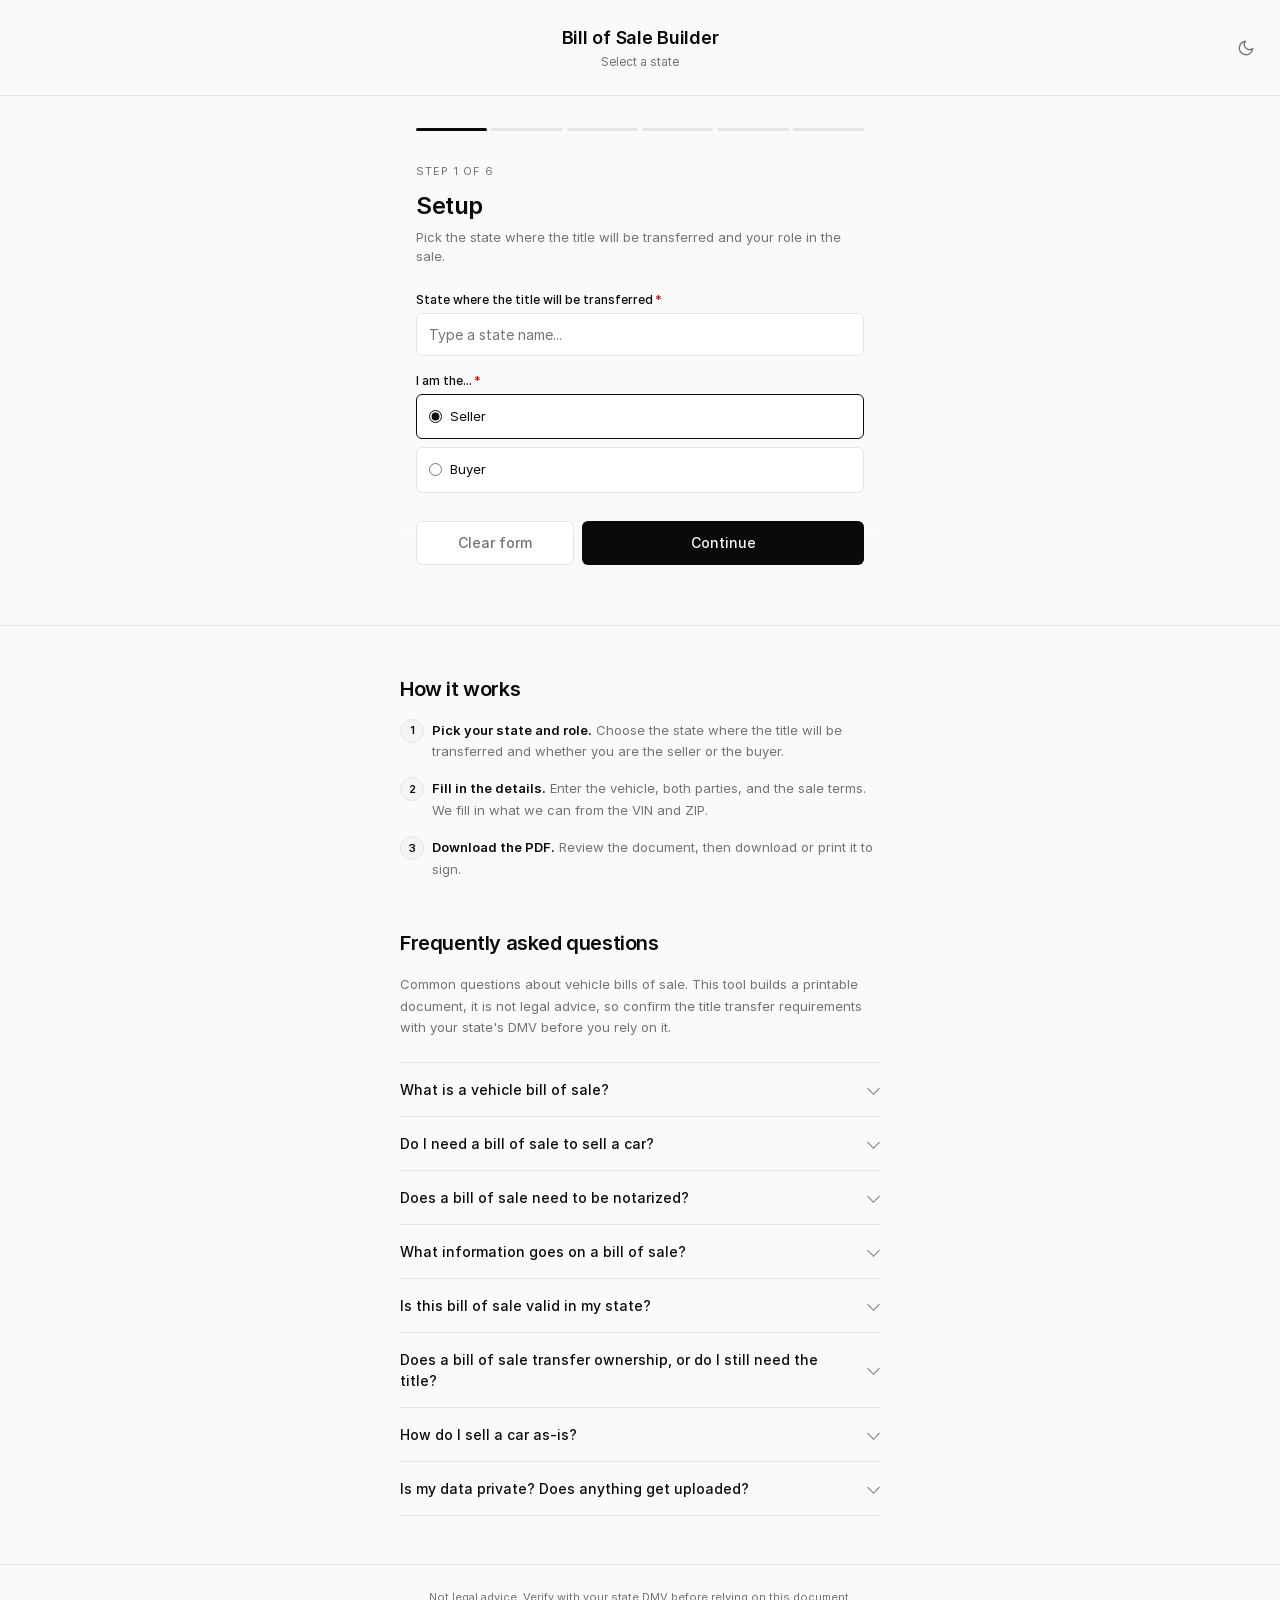
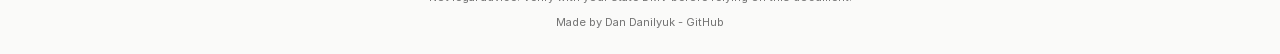
==== index.html @ 03ed6bdd "feat: add PNG favicon + apple-touch-icon for crawlers and iOS" ====
<!doctype html>
<html lang="en">
<head>
  <meta charset="utf-8">
  <meta name="viewport" content="width=device-width, initial-scale=1">
  <title>Free Vehicle Bill of Sale Builder - All 50 US States</title>
  <meta name="description" content="Bill of Sale Builder makes a free, printable vehicle bill of sale for any US state. Cars, trailers, boats - with state-aware notary and odometer rules.">
  <meta name="theme-color" content="#fafaf9" media="(prefers-color-scheme: light)">
  <meta name="theme-color" content="#0d1117" media="(prefers-color-scheme: dark)">

  <link rel="canonical" href="https://www.billofsalebuilder.com/">
  <link rel="icon" type="image/svg+xml" href="favicon.svg">
  <link rel="icon" type="image/png" sizes="32x32" href="favicon-32.png">
  <link rel="apple-touch-icon" href="apple-touch-icon.png">

  <meta property="og:type" content="website">
  <meta property="og:site_name" content="Bill of Sale Builder">
  <meta property="og:title" content="Free Vehicle Bill of Sale Builder - All 50 US States">
  <meta property="og:description" content="Bill of Sale Builder makes a free, printable vehicle bill of sale for any US state. Cars, trailers, boats - with state-aware notary and odometer rules.">
  <meta property="og:url" content="https://www.billofsalebuilder.com/">
  <meta property="og:image" content="https://www.billofsalebuilder.com/og.png">

  <meta name="twitter:card" content="summary_large_image">
  <meta name="twitter:title" content="Free Vehicle Bill of Sale Builder - All 50 US States">
  <meta name="twitter:description" content="Bill of Sale Builder makes a free, printable vehicle bill of sale for any US state. Cars, trailers, boats - with state-aware notary and odometer rules.">
  <meta name="twitter:image" content="https://www.billofsalebuilder.com/og.png">

  <script type="application/ld+json">
  {
    "@context": "https://schema.org",
    "@type": "WebApplication",
    "name": "Bill of Sale Builder",
    "description": "Bill of Sale Builder makes a free, printable vehicle bill of sale for any US state. Cars, trailers, boats - with state-aware notary and odometer rules.",
    "url": "https://www.billofsalebuilder.com/",
    "applicationCategory": "BusinessApplication",
    "operatingSystem": "Any",
    "browserRequirements": "Requires a modern browser with JavaScript enabled.",
    "offers": {
      "@type": "Offer",
      "price": "0",
      "priceCurrency": "USD"
    }
  }
  </script>

  <!-- FAQPage structured data. Mirrors the visible FAQ in the .seo section
       below so search engines can surface the same Q&A as rich results. Keep
       the answer text here in sync with the on-page answers. -->
  <script type="application/ld+json">
  {
    "@context": "https://schema.org",
    "@type": "FAQPage",
    "mainEntity": [
      {
        "@type": "Question",
        "name": "What is a vehicle bill of sale?",
        "acceptedAnswer": {
          "@type": "Answer",
          "text": "A vehicle bill of sale is a written record of a sale between a seller and a buyer. It lists the vehicle, the price, the date, and both parties, and serves as proof that the transaction took place. Many states ask for one as part of registering or titling the vehicle."
        }
      },
      {
        "@type": "Question",
        "name": "Do I need a bill of sale to sell a car?",
        "acceptedAnswer": {
          "@type": "Answer",
          "text": "It depends on where the title is transferred. Some states require a bill of sale for registration or tax purposes, while others treat it as optional but useful proof of the sale. Check your state's DMV to confirm what it asks for."
        }
      },
      {
        "@type": "Question",
        "name": "Does a bill of sale need to be notarized?",
        "acceptedAnswer": {
          "@type": "Answer",
          "text": "Most states do not require notarization, but a handful do, and others recommend it. This tool adds a notary block automatically when your selected state requires one, and lets you add it by choice otherwise. Check your state's DMV if you are unsure."
        }
      },
      {
        "@type": "Question",
        "name": "What information goes on a bill of sale?",
        "acceptedAnswer": {
          "@type": "Answer",
          "text": "A bill of sale typically includes the seller and buyer names and addresses, the vehicle details (year, make, model, VIN or HIN), the sale price and date, and the signatures of both parties. Vehicles that are 20 model years old or newer also need an odometer reading. This builder collects each of these as you move through the steps."
        }
      },
      {
        "@type": "Question",
        "name": "Is this bill of sale valid in my state?",
        "acceptedAnswer": {
          "@type": "Answer",
          "text": "The document is tailored to the state you select, using that state's title-transfer language and form references where they exist. Requirements still change over time and can vary by county, so confirm the details with your state's DMV before submitting."
        }
      },
      {
        "@type": "Question",
        "name": "Does a bill of sale transfer ownership, or do I still need the title?",
        "acceptedAnswer": {
          "@type": "Answer",
          "text": "A bill of sale records the sale, but in most states it does not transfer ownership on its own. The signed title is what officially transfers ownership, and the bill of sale supports it. Follow your state's DMV process to complete the title transfer."
        }
      },
      {
        "@type": "Question",
        "name": "How do I sell a car as-is?",
        "acceptedAnswer": {
          "@type": "Answer",
          "text": "Selling a vehicle as-is means the buyer accepts it in its current condition with no warranties from the seller. The document this tool generates states that the vehicle is sold as-is, with no warranties expressed or implied. Make sure both parties understand the condition of the vehicle before signing."
        }
      },
      {
        "@type": "Question",
        "name": "Is my data private? Does anything get uploaded?",
        "acceptedAnswer": {
          "@type": "Answer",
          "text": "Your document is built entirely in your browser, and nothing you enter is sent to us or stored on a server. Two optional lookups reach outside the page: the VIN field can query the federal NHTSA database to fill in year, make, and model, and the ZIP field can query a public postal-code service to fill in city and state. Nothing else leaves your browser."
        }
      }
    ]
  }
  </script>

  <link rel="stylesheet" href="css/styles.css">

  <script>
    // No-flash theme init: read user's explicit choice or fall back to OS.
    // Runs before stylesheets paint; CSS keys off the data-theme attribute.
    (function () {
      try {
        var stored = localStorage.getItem('theme');
        var theme = stored === 'light' || stored === 'dark'
          ? stored
          : (window.matchMedia && matchMedia('(prefers-color-scheme: dark)').matches ? 'dark' : 'light');
        document.documentElement.setAttribute('data-theme', theme);
      } catch (e) {
        // localStorage / matchMedia disabled - fall through to default light.
      }
    })();
  </script>
</head>
<body>
  <noscript>
    <div style="padding: var(--space-4); text-align: center; background: var(--bg-elevated); color: var(--ink); border-bottom: 1px solid var(--subtle);">
      This tool needs JavaScript enabled to build your bill of sale. Please turn on JavaScript and reload the page.
    </div>
  </noscript>
  <header class="page-header">
    <h1 class="brand">Bill of Sale Builder</h1>
    <div class="brand-sub" data-state-subtitle></div>
    <button type="button" class="theme-toggle" data-theme-toggle aria-label="Switch theme">
      <svg class="icon-moon" viewBox="0 0 24 24" fill="none" stroke="currentColor" stroke-width="1.8" stroke-linecap="round" stroke-linejoin="round" aria-hidden="true">
        <path d="M21 12.79A9 9 0 1 1 11.21 3 7 7 0 0 0 21 12.79z"/>
      </svg>
      <svg class="icon-sun" viewBox="0 0 24 24" fill="none" stroke="currentColor" stroke-width="1.8" stroke-linecap="round" stroke-linejoin="round" aria-hidden="true">
        <circle cx="12" cy="12" r="4"/>
        <path d="M12 2v2M12 20v2M4.93 4.93l1.41 1.41M17.66 17.66l1.41 1.41M2 12h2M20 12h2M4.93 19.07l1.41-1.41M17.66 6.34l1.41-1.41"/>
      </svg>
    </button>
  </header>

  <main class="wizard">
    <div class="progress" aria-label="Wizard progress">
      <span class="progress__seg" data-step="1"></span>
      <span class="progress__seg" data-step="2"></span>
      <span class="progress__seg" data-step="3"></span>
      <span class="progress__seg" data-step="4"></span>
      <span class="progress__seg" data-step="5"></span>
      <span class="progress__seg" data-step="6"></span>
    </div>

    <section class="step" data-step="1" hidden>
      <div class="eyebrow" data-step-eyebrow></div>
      <h2 class="step__title" data-step-title></h2>
      <p class="step__sub" data-step-sub></p>
      <form class="step__form" data-step-form="1"><!-- fields injected by app.js --></form>
      <!-- State-specific guidance. Lives in the section chrome (NOT the form),
           so renderForm() clearing the form does not wipe it. Populated /
           hidden by app.js renderStateGuidance() based on the selected state. -->
      <div class="state-guidance" data-state-guidance hidden></div>
    </section>

    <section class="step" data-step="2" hidden>
      <div class="eyebrow" data-step-eyebrow></div>
      <h2 class="step__title" data-step-title></h2>
      <p class="step__sub" data-step-sub></p>
      <form class="step__form" data-step-form="2"></form>
    </section>

    <section class="step" data-step="3" hidden>
      <div class="eyebrow" data-step-eyebrow></div>
      <h2 class="step__title" data-step-title></h2>
      <p class="step__sub" data-step-sub></p>
      <form class="step__form" data-step-form="3"></form>
    </section>

    <section class="step" data-step="4" hidden>
      <div class="eyebrow" data-step-eyebrow></div>
      <h2 class="step__title" data-step-title></h2>
      <p class="step__sub" data-step-sub></p>
      <form class="step__form" data-step-form="4"></form>
    </section>

    <section class="step" data-step="5" hidden>
      <div class="eyebrow" data-step-eyebrow></div>
      <h2 class="step__title" data-step-title></h2>
      <p class="step__sub" data-step-sub></p>
      <form class="step__form" data-step-form="5"></form>
    </section>

    <section class="step" data-step="6" hidden>
      <div class="eyebrow" data-step-eyebrow></div>
      <h2 class="step__title" data-step-title></h2>
      <p class="step__sub" data-step-sub></p>
      <iframe class="pdf-preview" title="Bill of Sale preview"></iframe>
    </section>

    <div class="actions">
      <button type="button" class="btn btn--ghost" data-action="back">Back</button>
      <button type="button" class="btn btn--secondary" data-action="clear" hidden>Clear form</button>
      <button type="button" class="btn btn--primary" data-action="continue">Continue</button>
      <a class="btn btn--primary" data-action="download" hidden>Download PDF</a>
    </div>
  </main>

  <!-- Crawlable SEO content. Plain static HTML (not injected by app.js) so it
       is indexable: a how-it-works explainer plus an accordion FAQ built from
       native <details>/<summary> (keyboard-accessible, no JS). The answers are
       mirrored in the FAQPage JSON-LD in <head>. -->
  <section class="seo">
    <div class="seo__inner">

      <div class="seo__block">
        <h2 class="seo__heading">How it works</h2>
        <ol class="seo__steps">
          <li><strong>Pick your state and role.</strong> Choose the state where the title will be transferred and whether you are the seller or the buyer.</li>
          <li><strong>Fill in the details.</strong> Enter the vehicle, both parties, and the sale terms. We fill in what we can from the VIN and ZIP.</li>
          <li><strong>Download the PDF.</strong> Review the document, then download or print it to sign.</li>
        </ol>
      </div>

      <div class="seo__block">
        <h2 class="seo__heading">Frequently asked questions</h2>
        <p class="seo__intro">Common questions about vehicle bills of sale. This tool builds a printable document, it is not legal advice, so confirm the title transfer requirements with your state's DMV before you rely on it.</p>

        <div class="seo__faq">
          <details class="seo__item">
            <summary class="seo__q">What is a vehicle bill of sale?</summary>
            <div class="seo__a"><p>A vehicle bill of sale is a written record of a sale between a seller and a buyer. It lists the vehicle, the price, the date, and both parties, and serves as proof that the transaction took place. Many states ask for one as part of registering or titling the vehicle.</p></div>
          </details>
          <details class="seo__item">
            <summary class="seo__q">Do I need a bill of sale to sell a car?</summary>
            <div class="seo__a"><p>It depends on where the title is transferred. Some states require a bill of sale for registration or tax purposes, while others treat it as optional but useful proof of the sale. Check your state's DMV to confirm what it asks for.</p></div>
          </details>
          <details class="seo__item">
            <summary class="seo__q">Does a bill of sale need to be notarized?</summary>
            <div class="seo__a"><p>Most states do not require notarization, but a handful do, and others recommend it. This tool adds a notary block automatically when your selected state requires one, and lets you add it by choice otherwise. Check your state's DMV if you are unsure.</p></div>
          </details>
          <details class="seo__item">
            <summary class="seo__q">What information goes on a bill of sale?</summary>
            <div class="seo__a"><p>A bill of sale typically includes the seller and buyer names and addresses, the vehicle details (year, make, model, VIN or HIN), the sale price and date, and the signatures of both parties. Vehicles that are 20 model years old or newer also need an odometer reading. This builder collects each of these as you move through the steps.</p></div>
          </details>
          <details class="seo__item">
            <summary class="seo__q">Is this bill of sale valid in my state?</summary>
            <div class="seo__a"><p>The document is tailored to the state you select, using that state's title-transfer language and form references where they exist. Requirements still change over time and can vary by county, so confirm the details with your state's DMV before submitting.</p></div>
          </details>
          <details class="seo__item">
            <summary class="seo__q">Does a bill of sale transfer ownership, or do I still need the title?</summary>
            <div class="seo__a"><p>A bill of sale records the sale, but in most states it does not transfer ownership on its own. The signed title is what officially transfers ownership, and the bill of sale supports it. Follow your state's DMV process to complete the title transfer.</p></div>
          </details>
          <details class="seo__item">
            <summary class="seo__q">How do I sell a car as-is?</summary>
            <div class="seo__a"><p>Selling a vehicle as-is means the buyer accepts it in its current condition with no warranties from the seller. The document this tool generates states that the vehicle is sold as-is, with no warranties expressed or implied. Make sure both parties understand the condition of the vehicle before signing.</p></div>
          </details>
          <details class="seo__item">
            <summary class="seo__q">Is my data private? Does anything get uploaded?</summary>
            <div class="seo__a"><p>Your document is built entirely in your browser, and nothing you enter is sent to us or stored on a server. Two optional lookups reach outside the page: the VIN field can query the federal NHTSA database to fill in year, make, and model, and the ZIP field can query a public postal-code service to fill in city and state. Nothing else leaves your browser.</p></div>
          </details>
        </div>
      </div>

    </div>
  </section>

  <footer class="page-footer">
    <p class="page-footer__disclaimer" data-page-disclaimer></p>
    <p class="page-footer__credit">
      Made by <a href="https://dandanilyuk.com/" target="_blank" rel="noopener">Dan Danilyuk</a> -
      <a href="https://github.com/DanDanilyuk/billofsalebuilder" target="_blank" rel="noopener">GitHub</a>
    </p>
  </footer>

  <div class="modal" data-modal hidden>
    <div class="modal__overlay" data-modal-overlay></div>
    <div class="modal__dialog" role="dialog" aria-modal="true" aria-labelledby="modal-clear-title">
      <h2 class="modal__title" id="modal-clear-title" data-modal-title></h2>
      <p class="modal__body" data-modal-body></p>
      <div class="modal__actions">
        <button type="button" class="btn btn--ghost" data-modal-cancel></button>
        <button type="button" class="btn btn--primary" data-modal-confirm></button>
      </div>
    </div>
  </div>

  <script src="lib/jspdf.umd.min.js"></script>
  <script type="module" src="js/app.js"></script>
</body>
</html>
---- css/styles.css ----
@font-face {
  font-family: 'Inter';
  src: url('../assets/fonts/Inter-Regular.woff2') format('woff2');
  font-weight: 400;
  font-display: swap;
}
@font-face {
  font-family: 'Inter';
  src: url('../assets/fonts/Inter-Medium.woff2') format('woff2');
  font-weight: 500;
  font-display: swap;
}
@font-face {
  font-family: 'Inter';
  src: url('../assets/fonts/Inter-SemiBold.woff2') format('woff2');
  font-weight: 600;
  font-display: swap;
}

:root {
  color-scheme: light dark;
  --bg: #fafaf9;
  --surface: #ffffff;
  --bg-elevated: #f5f5f4;
  --ink: #0a0a0a;
  --ink-hover: #1a1a1a;
  --muted: #737373;
  --subtle: #e5e5e5;
  --error: #b91c1c;
  --select-chevron: url("data:image/svg+xml,%3Csvg xmlns='http://www.w3.org/2000/svg' viewBox='0 0 12 8' width='12' height='8'%3E%3Cpath fill='none' stroke='%230a0a0a' stroke-width='1.5' d='M1 1.5l5 5 5-5'/%3E%3C/svg%3E");
  --radius-sm: 6px;
  --radius-md: 10px;
  --space-1: 4px;
  --space-2: 8px;
  --space-3: 12px;
  --space-4: 16px;
  --space-6: 24px;
  --space-8: 32px;
  --space-12: 48px;
  --max-width: 480px;
  --font-sans: 'Inter', -apple-system, BlinkMacSystemFont, 'Segoe UI', sans-serif;
  --font-mono: ui-monospace, SFMono-Regular, Menlo, Consolas, monospace;
}

[data-theme="dark"] {
  /* Refined dark palette. Cool undertones (slight blue cast) reduce
     eye strain compared to neutral grays at the same lightness, and
     wider tonal gaps between bg / surface / elevated give inputs
     and cards real separation without resorting to harsh borders. */
  --bg: #0d1117;            /* cool deep base */
  --surface: #161b22;       /* +5L lift for inputs, modal, cards */
  --bg-elevated: #1f242b;   /* +5L again for prominent checkboxes */
  --ink: #e6edf3;           /* soft cool white, ~95% L, ~13.7:1 on bg */
  --ink-hover: #f0f6fc;     /* near-white on primary button hover */
  --muted: #8b949e;         /* ~6.4:1 on bg, comfortable for hints */
  --subtle: #30363d;        /* borders read clearly against surface */
  --error: #f85149;         /* warmer red, visible on cool bg */
  --select-chevron: url("data:image/svg+xml,%3Csvg xmlns='http://www.w3.org/2000/svg' viewBox='0 0 12 8' width='12' height='8'%3E%3Cpath fill='none' stroke='%23e6edf3' stroke-width='1.5' d='M1 1.5l5 5 5-5'/%3E%3C/svg%3E");
}

* { box-sizing: border-box; }
[hidden] { display: none !important; }
html, body { margin: 0; padding: 0; }
body {
  background: var(--bg);
  color: var(--ink);
  font: 400 14px/1.5 var(--font-sans);
  -webkit-font-smoothing: antialiased;
  min-height: 100vh;
  display: flex;
  flex-direction: column;
}

.page-header {
  position: relative;
  padding: var(--space-6) var(--space-4);
  text-align: center;
  border-bottom: 1px solid var(--subtle);
}
.brand { font-size: 18px; font-weight: 600; letter-spacing: -0.015em; margin: 0; }
.brand-sub { font-size: 12px; color: var(--muted); margin-top: 2px; }

.theme-toggle {
  position: absolute;
  top: 50%;
  right: var(--space-4);
  transform: translateY(-50%);
  width: 36px;
  height: 36px;
  display: inline-flex;
  align-items: center;
  justify-content: center;
  padding: 0;
  background: transparent;
  border: 1px solid transparent;
  border-radius: var(--radius-sm);
  color: var(--muted);
  cursor: pointer;
  transition: color 0.15s, border-color 0.15s;
}
.theme-toggle:hover { color: var(--ink); border-color: var(--subtle); }
.theme-toggle:focus-visible { outline: none; border-color: var(--ink); }
.theme-toggle svg { width: 18px; height: 18px; display: block; }
.theme-toggle .icon-sun { display: none; }
[data-theme="dark"] .theme-toggle .icon-sun { display: block; }
[data-theme="dark"] .theme-toggle .icon-moon { display: none; }

.wizard {
  width: 100%;
  max-width: var(--max-width);
  margin: 0 auto;
  padding: var(--space-8) var(--space-4) var(--space-12);
  flex: 1;
}

.progress { display: flex; gap: var(--space-1); margin-bottom: var(--space-8); }
.progress__seg {
  flex: 1; height: 3px; background: var(--subtle); border-radius: 2px;
  transition: background 0.2s;
}
.progress__seg.is-done, .progress__seg.is-current { background: var(--ink); }

.eyebrow {
  font-size: 11px; letter-spacing: 0.1em; text-transform: uppercase;
  color: var(--muted); margin-bottom: var(--space-2);
}
.step__title { font-size: 24px; font-weight: 600; margin: 0 0 var(--space-1); letter-spacing: -0.02em; }
.step__sub { color: var(--muted); margin: 0 0 var(--space-6); font-size: 13px; }

.field { margin-bottom: var(--space-4); }
.field__label { display: block; font-size: 12px; font-weight: 500; margin-bottom: var(--space-1); }
.field__label .req { color: var(--error); margin-left: 2px; }
.field__row { display: flex; gap: var(--space-2); }
.field__row > .field { flex: 1; }
.field__hint { font-size: 11px; color: var(--muted); margin-top: var(--space-1); }
.field__error { font-size: 12px; color: var(--error); margin-top: var(--space-1); display: none; }
.field.is-error .field__error { display: block; }
.field.is-error .input { border-color: var(--error); }

.input, .select, .textarea {
  width: 100%;
  background: var(--surface);
  border: 1px solid var(--subtle);
  border-radius: var(--radius-sm);
  padding: 10px 12px;
  font: inherit;
  color: var(--ink);
  transition: border-color 0.15s;
  min-height: 40px;
}
.input:focus, .select:focus, .textarea:focus {
  outline: none;
  border-color: var(--ink);
  border-width: 1px;
}
.input--mono { font-family: var(--font-mono); letter-spacing: 0.04em; text-transform: uppercase; }
.select { appearance: none; background-image: var(--select-chevron); background-repeat: no-repeat; background-position: right 12px center; padding-right: 32px; }

.radio-group, .checkbox-group { display: flex; flex-direction: column; gap: var(--space-2); }
.radio, .checkbox {
  display: flex; align-items: center; gap: var(--space-2);
  padding: 12px;
  border: 1px solid var(--subtle); border-radius: var(--radius-sm);
  background: var(--surface);
  cursor: pointer;
  font-size: 13px;
  min-height: 44px;
}
.radio.is-selected, .checkbox.is-selected { border-color: var(--ink); }
.radio input, .checkbox input { margin: 0; accent-color: var(--ink); }

.actions {
  position: sticky; bottom: 0;
  display: flex; gap: var(--space-2);
  padding: var(--space-3) var(--space-4);
  background: linear-gradient(to top, var(--bg) 60%, transparent);
  margin: 0 calc(-1 * var(--space-4));
}
.btn {
  flex: 1;
  min-height: 44px;
  display: inline-flex; align-items: center; justify-content: center;
  border: 1px solid transparent;
  border-radius: var(--radius-sm);
  padding: 0 var(--space-4);
  font: 500 14px/1 var(--font-sans);
  cursor: pointer;
  text-decoration: none;
  background: var(--surface);
  color: var(--ink);
  transition: background 0.15s, border-color 0.15s;
}
.btn--ghost { border-color: var(--subtle); }
.btn--ghost:hover { border-color: var(--ink); }
.btn--secondary { color: var(--muted); border-color: var(--subtle); }
.btn--primary { background: var(--ink); color: var(--bg); flex: 2; }
.btn--primary:hover { background: var(--ink-hover); }
.btn[disabled] { opacity: 0.4; cursor: not-allowed; }

.searchselect { position: relative; }
.searchselect__input { width: 100%; }
.searchselect__list {
  position: absolute;
  left: 0; right: 0; top: 100%;
  margin: 4px 0 0; padding: 4px 0;
  list-style: none;
  background: var(--surface);
  border: 1px solid var(--ink);
  border-radius: var(--radius-sm);
  max-height: 240px;
  overflow-y: auto;
  overscroll-behavior: contain;
  z-index: 10;
  box-shadow: 0 8px 24px rgba(0, 0, 0, 0.08);
}
.searchselect__list[hidden] { display: none; }
.searchselect__option {
  display: flex;
  align-items: baseline;
  justify-content: space-between;
  gap: var(--space-3);
  padding: 10px 12px;
  font-size: 13px;
  cursor: pointer;
  color: var(--ink);
  transition: background-color 0.1s;
}
.searchselect__option[aria-selected="true"],
.searchselect__option:hover {
  background: var(--subtle);
}
.searchselect__option .abbr {
  flex: 0 0 auto;
  margin-left: var(--space-2);
  color: var(--muted);
  font-family: var(--font-mono);
  font-size: 11px;
  letter-spacing: 0.04em;
  text-transform: uppercase;
}

.modal {
  position: fixed;
  inset: 0;
  display: flex;
  align-items: center;
  justify-content: center;
  padding: var(--space-4);
  z-index: 100;
}
.modal__overlay {
  position: absolute;
  inset: 0;
  background: rgba(10, 10, 10, 0.4);
  cursor: pointer;
}
.modal__dialog {
  position: relative;
  background: var(--surface);
  border: 1px solid var(--ink);
  border-radius: var(--radius-md);
  padding: var(--space-6);
  width: 100%;
  max-width: 380px;
  box-shadow: 0 20px 50px rgba(0, 0, 0, 0.18);
}
.modal__title {
  font-size: 18px;
  font-weight: 600;
  letter-spacing: -0.01em;
  margin: 0 0 var(--space-2);
  color: var(--ink);
}
.modal__body {
  font-size: 13px;
  color: var(--muted);
  margin: 0 0 var(--space-6);
  line-height: 1.5;
}
.modal__actions {
  display: flex;
  gap: var(--space-2);
}
.modal__actions .btn { flex: 1; min-height: 44px; }

.checkbox--prominent {
  min-height: 52px;
  padding: 14px 16px;
  border-color: var(--ink);
  background: var(--bg-elevated);
  font-weight: 500;
  transition: background-color 0.15s, color 0.15s, border-color 0.15s;
}
.checkbox--prominent.is-selected {
  background: var(--ink);
  color: var(--surface);
  border-color: var(--ink);
}
.checkbox--prominent.is-selected input { accent-color: var(--surface); }

.pdf-preview {
  width: 100%; height: 70vh;
  border: 1px solid var(--subtle); border-radius: var(--radius-md);
  background: var(--surface);
}

/* Step 6 PDF build failure banner (created dynamically by app.js). Mirrors the
   field-error palette (--error) in a padded, bordered card so a failed preview
   is explained rather than just blank. */
.preview-error {
  padding: var(--space-4);
  border: 1px solid var(--error);
  border-radius: var(--radius-md);
  color: var(--error);
  font-size: 13px;
  line-height: 1.5;
}

/* ---- state guidance card (Step 1) --------------------------------------
   Quiet info panel below the Step 1 form, populated once a state is picked.
   Sits inside the wizard column; elevated surface + hairline border keeps it
   distinct from the form without shouting. All color from tokens. */
.state-guidance {
  margin-top: var(--space-6);
  padding: var(--space-4);
  background: var(--bg-elevated);
  border: 1px solid var(--subtle);
  border-radius: var(--radius-md);
}
.state-guidance__heading {
  margin: 0;
  font-size: 14px;
  font-weight: 600;
  letter-spacing: -0.01em;
  color: var(--ink);
}
.state-guidance__line {
  margin: var(--space-2) 0 0;
  font-size: 13px;
  line-height: 1.6;
  color: var(--muted);
}
/* De-emphasized closing disclaimer, set off by a hairline rule. Placed after
   .state-guidance__line so its margin wins at equal specificity. */
.state-guidance__disclaimer {
  margin-top: var(--space-3);
  padding-top: var(--space-3);
  border-top: 1px solid var(--subtle);
  font-size: 12px;
}

.page-footer {
  padding: var(--space-6) var(--space-4);
  text-align: center;
  font-size: 11px;
  color: var(--muted);
  border-top: 1px solid var(--subtle);
}
.page-footer p { margin: 0; }
.page-footer__credit { margin-top: var(--space-2) !important; }
.page-footer__credit a {
  color: inherit;
  text-decoration: none;
  border-bottom: 1px solid transparent;
  transition: color 0.15s, border-color 0.15s;
}
.page-footer__credit a:hover {
  color: var(--ink);
  border-bottom-color: var(--ink);
}

/* ---- SEO content (how-it-works + FAQ) ----------------------------------
   Static crawlable text below the wizard. A full-bleed top rule (like the
   header / footer) separates it from the tool, while the inner column shares
   the wizard's max-width so the page reads as one continuous surface. All
   color comes from tokens, so light / dark are handled for free. */
.seo {
  border-top: 1px solid var(--subtle);
  padding: var(--space-12) var(--space-4);
}
.seo__inner {
  width: 100%;
  max-width: var(--max-width);
  margin: 0 auto;
}
.seo__block + .seo__block { margin-top: var(--space-12); }
.seo__heading {
  font-size: 20px;
  font-weight: 600;
  letter-spacing: -0.02em;
  margin: 0 0 var(--space-4);
}
.seo__intro {
  color: var(--muted);
  font-size: 13px;
  line-height: 1.65;
  margin: 0 0 var(--space-6);
}

/* How-it-works: an ordered list with numbered tokens instead of raw markers,
   so the steps still carry list/order semantics for assistive tech. */
.seo__steps {
  list-style: none;
  margin: 0;
  padding: 0;
  counter-reset: seo-step;
}
.seo__steps li {
  position: relative;
  padding-left: var(--space-8);
  margin-bottom: var(--space-4);
  color: var(--muted);
  font-size: 13px;
  line-height: 1.65;
}
.seo__steps li:last-child { margin-bottom: 0; }
.seo__steps li::before {
  counter-increment: seo-step;
  content: counter(seo-step);
  position: absolute;
  left: 0;
  top: -1px;
  width: 22px;
  height: 22px;
  display: inline-flex;
  align-items: center;
  justify-content: center;
  font-size: 11px;
  font-weight: 600;
  color: var(--ink);
  background: var(--bg-elevated);
  border: 1px solid var(--subtle);
  border-radius: 50%;
}
.seo__steps strong { color: var(--ink); font-weight: 600; }

/* FAQ: native <details>/<summary> accordion. Rows are separated by hairline
   rules; the default disclosure triangle is replaced with a rotating chevron. */
.seo__faq { border-top: 1px solid var(--subtle); }
.seo__item { border-bottom: 1px solid var(--subtle); }
.seo__q {
  display: block;          /* drops the default list-item marker */
  list-style: none;
  cursor: pointer;
  position: relative;
  padding: var(--space-4) var(--space-6) var(--space-4) 0;
  font-size: 14px;
  font-weight: 500;
  color: var(--ink);
  transition: color 0.15s;
}
.seo__q::-webkit-details-marker { display: none; }
.seo__q::after {
  content: '';
  position: absolute;
  right: 2px;
  top: 50%;
  width: 8px;
  height: 8px;
  margin-top: -6px;
  border-right: 1.5px solid var(--muted);
  border-bottom: 1.5px solid var(--muted);
  transform: rotate(45deg);
  transition: transform 0.2s ease, border-color 0.15s;
}
.seo__item[open] .seo__q::after {
  margin-top: -2px;
  transform: rotate(-135deg);
}
.seo__q:hover { color: var(--ink-hover); }
.seo__q:hover::after { border-color: var(--ink); }
.seo__q:focus-visible {
  outline: 2px solid var(--ink);
  outline-offset: 2px;
  border-radius: var(--radius-sm);
}
.seo__a {
  padding: 0 var(--space-6) var(--space-4) 0;
  color: var(--muted);
  font-size: 13px;
  line-height: 1.65;
}
.seo__a p { margin: 0; }

@media (max-width: 480px) {
  .wizard { padding: var(--space-6) var(--space-3) var(--space-12); }
  .actions { flex-direction: column; margin: 0 calc(-1 * var(--space-3)); }
  .btn--primary { flex: 1; }
  .seo { padding: var(--space-8) var(--space-3); }
}
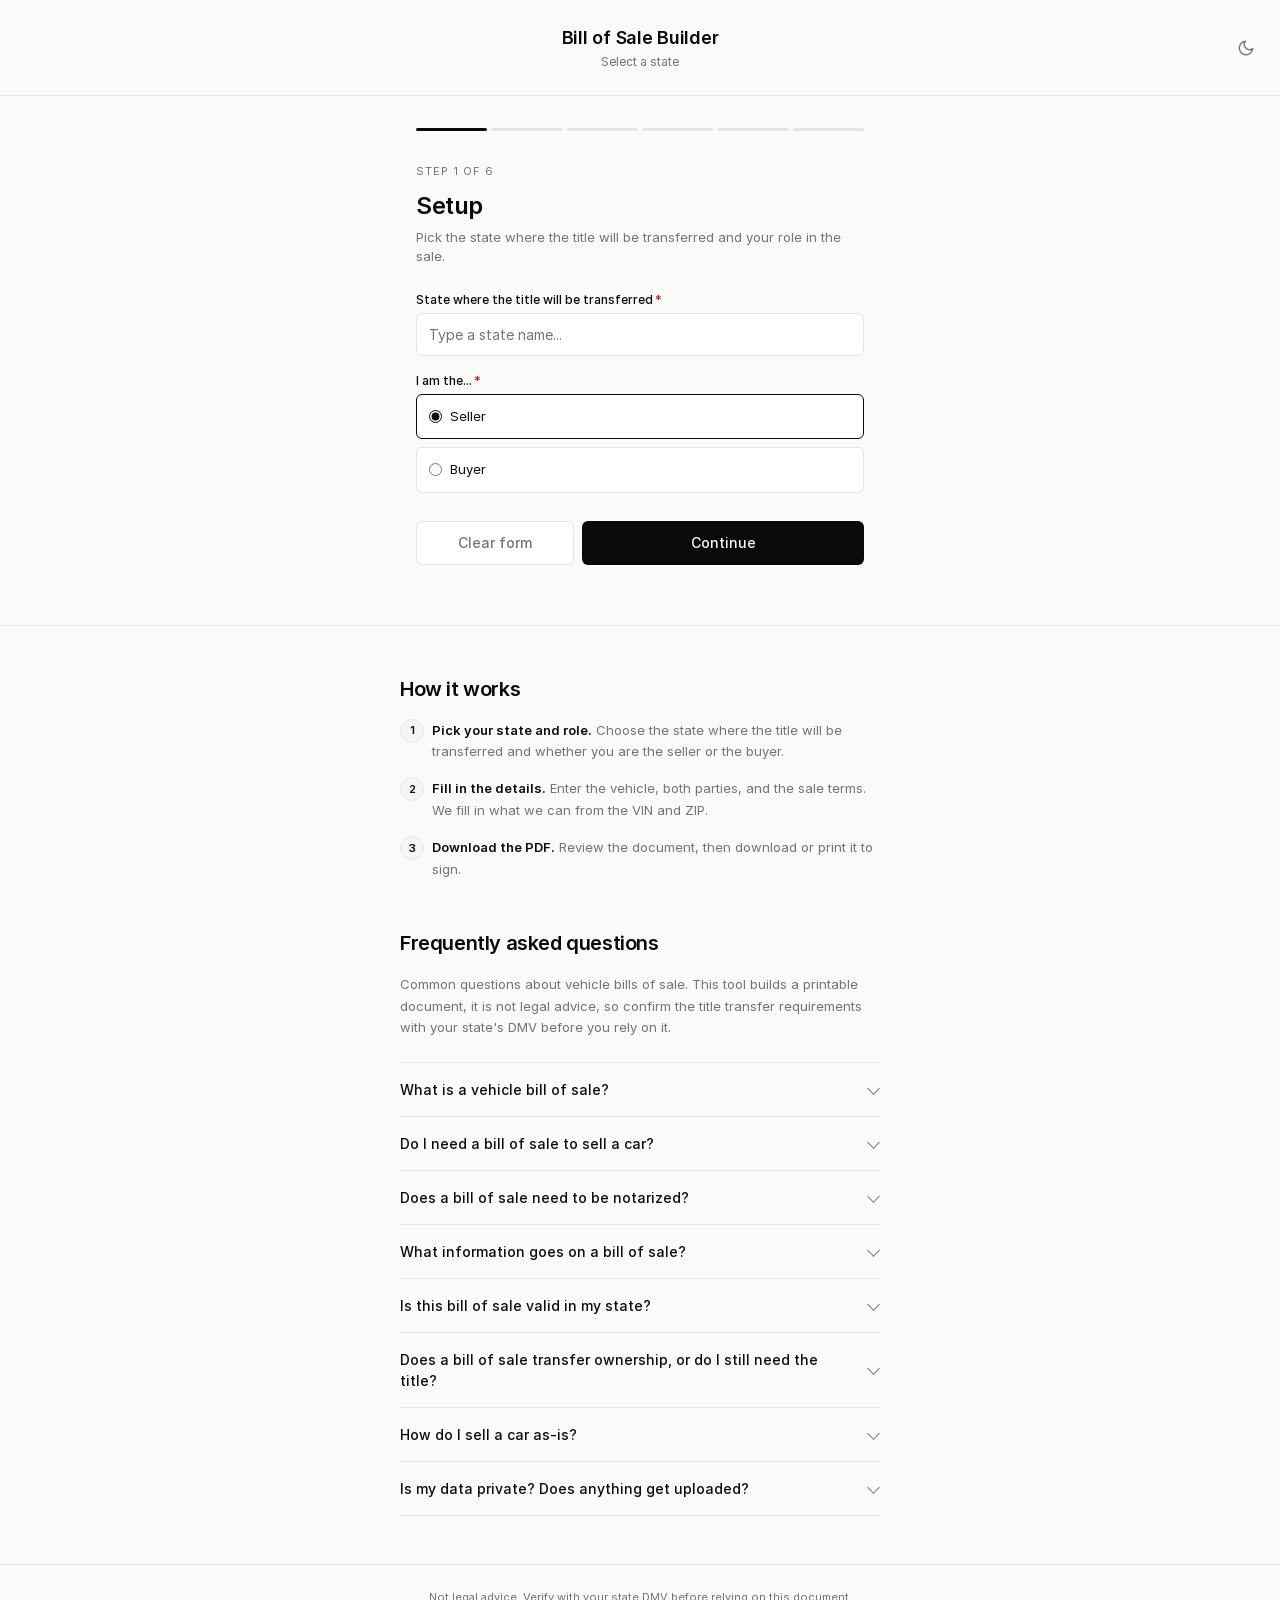
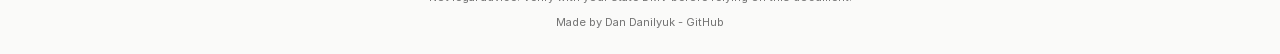
==== commit b4b4b7b2: "feat: add Open-PDF-in-new-tab link + fallback hint for mobile preview reliability" ====
--- a/index.html
+++ b/index.html
@@ -211,12 +211,18 @@
       <h2 class="step__title" data-step-title></h2>
       <p class="step__sub" data-step-sub></p>
       <iframe class="pdf-preview" title="Bill of Sale preview"></iframe>
+      <!-- Always-on fallback line. Some mobile browsers (iOS Safari) won't render
+           a blob PDF inside an iframe; text set from COPY by app.js renderPreview(). -->
+      <p class="pdf-hint" data-pdf-hint hidden></p>
     </section>
 
     <div class="actions">
       <button type="button" class="btn btn--ghost" data-action="back">Back</button>
       <button type="button" class="btn btn--secondary" data-action="clear" hidden>Clear form</button>
       <button type="button" class="btn btn--primary" data-action="continue">Continue</button>
+      <!-- Mobile-safe escape hatch when the inline preview won't render; href +
+           label set by app.js. -->
+      <a class="btn btn--secondary" data-action="open-pdf" target="_blank" rel="noopener" hidden></a>
       <a class="btn btn--primary" data-action="download" hidden>Download PDF</a>
     </div>
   </main>
--- a/css/styles.css
+++ b/css/styles.css
@@ -304,6 +304,16 @@
   background: var(--surface);
 }
 
+/* Always-on fallback hint under the Step 6 preview. The inline iframe can't be
+   trusted to render a blob PDF on every browser, so this quietly points at the
+   open-in-new-tab / download paths. */
+.pdf-hint {
+  margin: var(--space-3) 0 0;
+  font-size: 13px;
+  line-height: 1.5;
+  color: var(--muted);
+}
+
 /* Step 6 PDF build failure banner (created dynamically by app.js). Mirrors the
    field-error palette (--error) in a padded, bordered card so a failed preview
    is explained rather than just blank. */
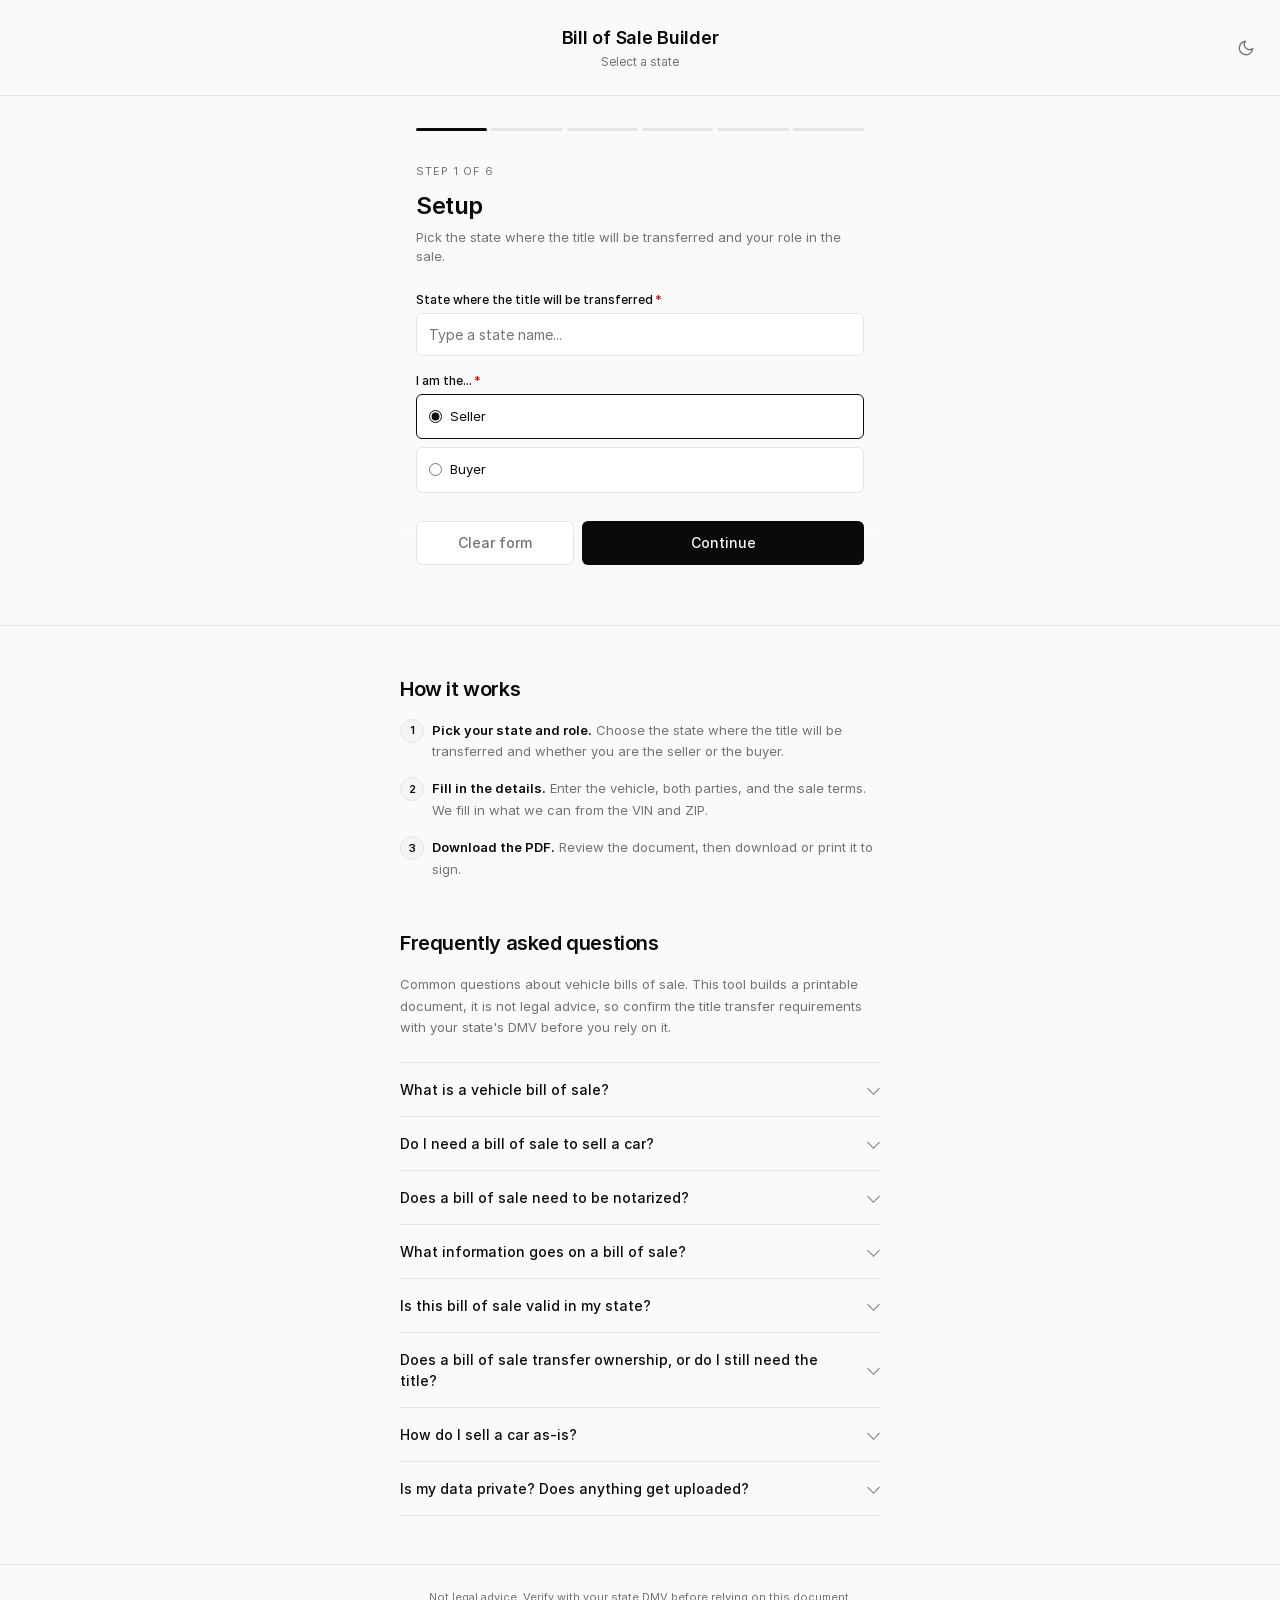
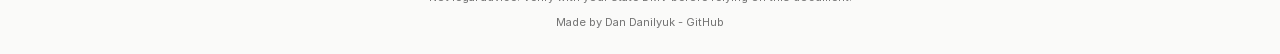
==== commit 31aaf3bf: "perf: lazy-load jsPDF at the review step instead of on every page load" ====
--- a/index.html
+++ b/index.html
@@ -306,7 +306,8 @@
     </div>
   </div>
 
-  <script src="lib/jspdf.umd.min.js"></script>
+  <!-- jsPDF is lazy-loaded by js/app.js on first reaching Step 6 (see loadJsPdf),
+       so it doesn't block first paint on every page view. -->
   <script type="module" src="js/app.js"></script>
 </body>
 </html>
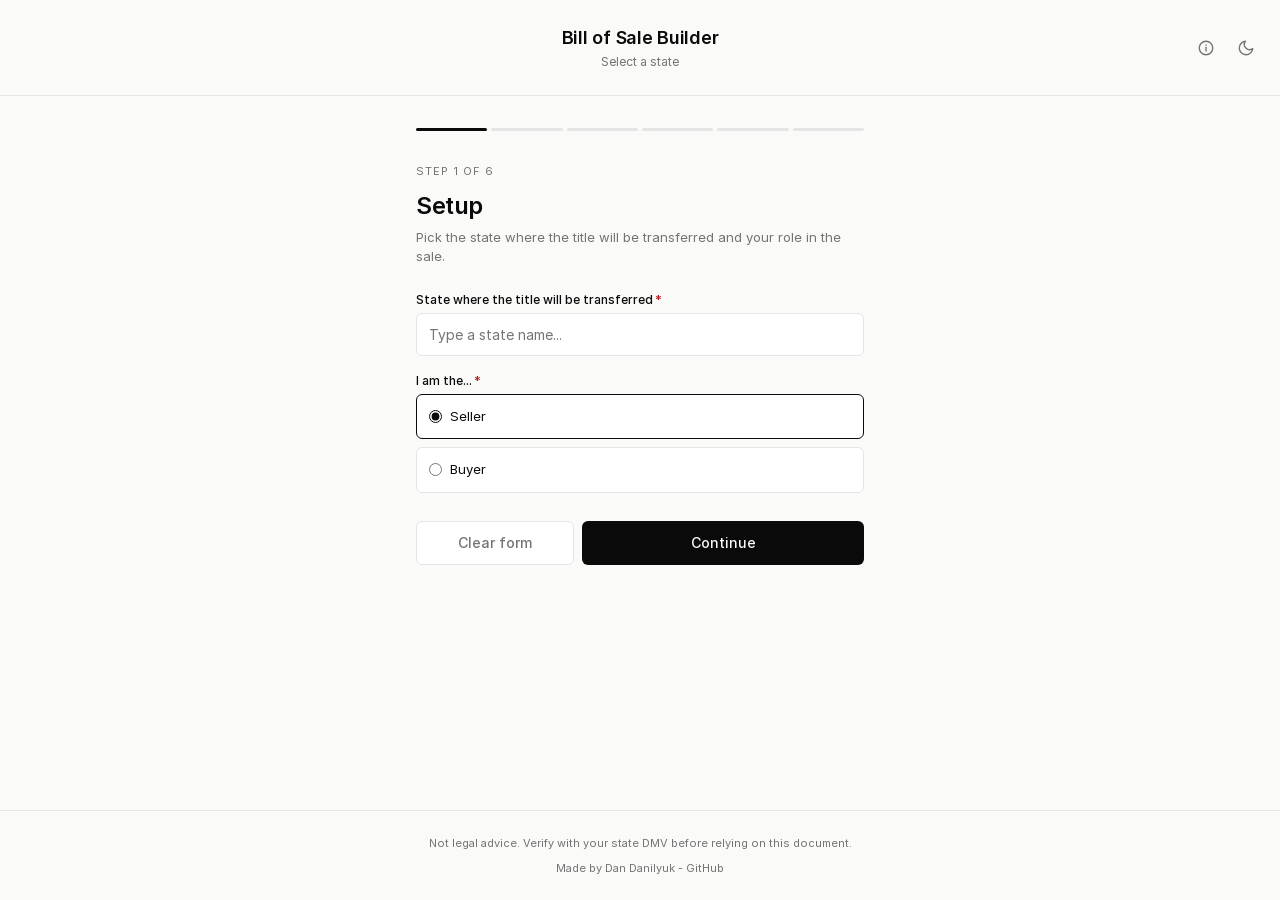
==== commit 47546b7e: "feat: move how-it-works and FAQ to a dedicated info page with header nav" ====
--- a/index.html
+++ b/index.html
@@ -43,82 +43,6 @@
   }
   </script>
 
-  <!-- FAQPage structured data. Mirrors the visible FAQ in the .seo section
-       below so search engines can surface the same Q&A as rich results. Keep
-       the answer text here in sync with the on-page answers. -->
-  <script type="application/ld+json">
-  {
-    "@context": "https://schema.org",
-    "@type": "FAQPage",
-    "mainEntity": [
-      {
-        "@type": "Question",
-        "name": "What is a vehicle bill of sale?",
-        "acceptedAnswer": {
-          "@type": "Answer",
-          "text": "A vehicle bill of sale is a written record of a sale between a seller and a buyer. It lists the vehicle, the price, the date, and both parties, and serves as proof that the transaction took place. Many states ask for one as part of registering or titling the vehicle."
-        }
-      },
-      {
-        "@type": "Question",
-        "name": "Do I need a bill of sale to sell a car?",
-        "acceptedAnswer": {
-          "@type": "Answer",
-          "text": "It depends on where the title is transferred. Some states require a bill of sale for registration or tax purposes, while others treat it as optional but useful proof of the sale. Check your state's DMV to confirm what it asks for."
-        }
-      },
-      {
-        "@type": "Question",
-        "name": "Does a bill of sale need to be notarized?",
-        "acceptedAnswer": {
-          "@type": "Answer",
-          "text": "Most states do not require notarization, but a handful do, and others recommend it. This tool adds a notary block automatically when your selected state requires one, and lets you add it by choice otherwise. Check your state's DMV if you are unsure."
-        }
-      },
-      {
-        "@type": "Question",
-        "name": "What information goes on a bill of sale?",
-        "acceptedAnswer": {
-          "@type": "Answer",
-          "text": "A bill of sale typically includes the seller and buyer names and addresses, the vehicle details (year, make, model, VIN or HIN), the sale price and date, and the signatures of both parties. Vehicles that are 20 model years old or newer also need an odometer reading. This builder collects each of these as you move through the steps."
-        }
-      },
-      {
-        "@type": "Question",
-        "name": "Is this bill of sale valid in my state?",
-        "acceptedAnswer": {
-          "@type": "Answer",
-          "text": "The document is tailored to the state you select, using that state's title-transfer language and form references where they exist. Requirements still change over time and can vary by county, so confirm the details with your state's DMV before submitting."
-        }
-      },
-      {
-        "@type": "Question",
-        "name": "Does a bill of sale transfer ownership, or do I still need the title?",
-        "acceptedAnswer": {
-          "@type": "Answer",
-          "text": "A bill of sale records the sale, but in most states it does not transfer ownership on its own. The signed title is what officially transfers ownership, and the bill of sale supports it. Follow your state's DMV process to complete the title transfer."
-        }
-      },
-      {
-        "@type": "Question",
-        "name": "How do I sell a car as-is?",
-        "acceptedAnswer": {
-          "@type": "Answer",
-          "text": "Selling a vehicle as-is means the buyer accepts it in its current condition with no warranties from the seller. The document this tool generates states that the vehicle is sold as-is, with no warranties expressed or implied. Make sure both parties understand the condition of the vehicle before signing."
-        }
-      },
-      {
-        "@type": "Question",
-        "name": "Is my data private? Does anything get uploaded?",
-        "acceptedAnswer": {
-          "@type": "Answer",
-          "text": "Your document is built entirely in your browser, and nothing you enter is sent to us or stored on a server. Two optional lookups reach outside the page: the VIN field can query the federal NHTSA database to fill in year, make, and model, and the ZIP field can query a public postal-code service to fill in city and state. Nothing else leaves your browser."
-        }
-      }
-    ]
-  }
-  </script>
-
   <link rel="stylesheet" href="css/styles.css">
 
   <script>
@@ -146,15 +70,25 @@
   <header class="page-header">
     <h1 class="brand">Bill of Sale Builder</h1>
     <div class="brand-sub" data-state-subtitle></div>
-    <button type="button" class="theme-toggle" data-theme-toggle aria-label="Switch theme">
-      <svg class="icon-moon" viewBox="0 0 24 24" fill="none" stroke="currentColor" stroke-width="1.8" stroke-linecap="round" stroke-linejoin="round" aria-hidden="true">
-        <path d="M21 12.79A9 9 0 1 1 11.21 3 7 7 0 0 0 21 12.79z"/>
-      </svg>
-      <svg class="icon-sun" viewBox="0 0 24 24" fill="none" stroke="currentColor" stroke-width="1.8" stroke-linecap="round" stroke-linejoin="round" aria-hidden="true">
-        <circle cx="12" cy="12" r="4"/>
-        <path d="M12 2v2M12 20v2M4.93 4.93l1.41 1.41M17.66 17.66l1.41 1.41M2 12h2M20 12h2M4.93 19.07l1.41-1.41M17.66 6.34l1.41-1.41"/>
-      </svg>
-    </button>
+    <div class="header-actions">
+      <!-- Info icon: opens the separate How-it-works / FAQ page (a crawlable link). -->
+      <a class="icon-btn" href="info.html" aria-label="How it works and FAQ">
+        <svg viewBox="0 0 24 24" fill="none" stroke="currentColor" stroke-width="1.8" stroke-linecap="round" stroke-linejoin="round" aria-hidden="true">
+          <circle cx="12" cy="12" r="9"/>
+          <line x1="12" y1="11" x2="12" y2="16"/>
+          <line x1="12" y1="8" x2="12.01" y2="8"/>
+        </svg>
+      </a>
+      <button type="button" class="theme-toggle icon-btn" data-theme-toggle aria-label="Switch theme">
+        <svg class="icon-moon" viewBox="0 0 24 24" fill="none" stroke="currentColor" stroke-width="1.8" stroke-linecap="round" stroke-linejoin="round" aria-hidden="true">
+          <path d="M21 12.79A9 9 0 1 1 11.21 3 7 7 0 0 0 21 12.79z"/>
+        </svg>
+        <svg class="icon-sun" viewBox="0 0 24 24" fill="none" stroke="currentColor" stroke-width="1.8" stroke-linecap="round" stroke-linejoin="round" aria-hidden="true">
+          <circle cx="12" cy="12" r="4"/>
+          <path d="M12 2v2M12 20v2M4.93 4.93l1.41 1.41M17.66 17.66l1.41 1.41M2 12h2M20 12h2M4.93 19.07l1.41-1.41M17.66 6.34l1.41-1.41"/>
+        </svg>
+      </button>
+    </div>
   </header>
 
   <main class="wizard">
@@ -223,68 +157,11 @@
       <!-- Mobile-safe escape hatch when the inline preview won't render; href +
            label set by app.js. -->
       <a class="btn btn--secondary" data-action="open-pdf" target="_blank" rel="noopener" hidden></a>
+      <!-- Prints the preview iframe's PDF; label set by app.js. -->
+      <button type="button" class="btn btn--secondary" data-action="print" hidden></button>
       <a class="btn btn--primary" data-action="download" hidden>Download PDF</a>
     </div>
   </main>
-
-  <!-- Crawlable SEO content. Plain static HTML (not injected by app.js) so it
-       is indexable: a how-it-works explainer plus an accordion FAQ built from
-       native <details>/<summary> (keyboard-accessible, no JS). The answers are
-       mirrored in the FAQPage JSON-LD in <head>. -->
-  <section class="seo">
-    <div class="seo__inner">
-
-      <div class="seo__block">
-        <h2 class="seo__heading">How it works</h2>
-        <ol class="seo__steps">
-          <li><strong>Pick your state and role.</strong> Choose the state where the title will be transferred and whether you are the seller or the buyer.</li>
-          <li><strong>Fill in the details.</strong> Enter the vehicle, both parties, and the sale terms. We fill in what we can from the VIN and ZIP.</li>
-          <li><strong>Download the PDF.</strong> Review the document, then download or print it to sign.</li>
-        </ol>
-      </div>
-
-      <div class="seo__block">
-        <h2 class="seo__heading">Frequently asked questions</h2>
-        <p class="seo__intro">Common questions about vehicle bills of sale. This tool builds a printable document, it is not legal advice, so confirm the title transfer requirements with your state's DMV before you rely on it.</p>
-
-        <div class="seo__faq">
-          <details class="seo__item">
-            <summary class="seo__q">What is a vehicle bill of sale?</summary>
-            <div class="seo__a"><p>A vehicle bill of sale is a written record of a sale between a seller and a buyer. It lists the vehicle, the price, the date, and both parties, and serves as proof that the transaction took place. Many states ask for one as part of registering or titling the vehicle.</p></div>
-          </details>
-          <details class="seo__item">
-            <summary class="seo__q">Do I need a bill of sale to sell a car?</summary>
-            <div class="seo__a"><p>It depends on where the title is transferred. Some states require a bill of sale for registration or tax purposes, while others treat it as optional but useful proof of the sale. Check your state's DMV to confirm what it asks for.</p></div>
-          </details>
-          <details class="seo__item">
-            <summary class="seo__q">Does a bill of sale need to be notarized?</summary>
-            <div class="seo__a"><p>Most states do not require notarization, but a handful do, and others recommend it. This tool adds a notary block automatically when your selected state requires one, and lets you add it by choice otherwise. Check your state's DMV if you are unsure.</p></div>
-          </details>
-          <details class="seo__item">
-            <summary class="seo__q">What information goes on a bill of sale?</summary>
-            <div class="seo__a"><p>A bill of sale typically includes the seller and buyer names and addresses, the vehicle details (year, make, model, VIN or HIN), the sale price and date, and the signatures of both parties. Vehicles that are 20 model years old or newer also need an odometer reading. This builder collects each of these as you move through the steps.</p></div>
-          </details>
-          <details class="seo__item">
-            <summary class="seo__q">Is this bill of sale valid in my state?</summary>
-            <div class="seo__a"><p>The document is tailored to the state you select, using that state's title-transfer language and form references where they exist. Requirements still change over time and can vary by county, so confirm the details with your state's DMV before submitting.</p></div>
-          </details>
-          <details class="seo__item">
-            <summary class="seo__q">Does a bill of sale transfer ownership, or do I still need the title?</summary>
-            <div class="seo__a"><p>A bill of sale records the sale, but in most states it does not transfer ownership on its own. The signed title is what officially transfers ownership, and the bill of sale supports it. Follow your state's DMV process to complete the title transfer.</p></div>
-          </details>
-          <details class="seo__item">
-            <summary class="seo__q">How do I sell a car as-is?</summary>
-            <div class="seo__a"><p>Selling a vehicle as-is means the buyer accepts it in its current condition with no warranties from the seller. The document this tool generates states that the vehicle is sold as-is, with no warranties expressed or implied. Make sure both parties understand the condition of the vehicle before signing.</p></div>
-          </details>
-          <details class="seo__item">
-            <summary class="seo__q">Is my data private? Does anything get uploaded?</summary>
-            <div class="seo__a"><p>Your document is built entirely in your browser, and nothing you enter is sent to us or stored on a server. Two optional lookups reach outside the page: the VIN field can query the federal NHTSA database to fill in year, make, and model, and the ZIP field can query a public postal-code service to fill in city and state. Nothing else leaves your browser.</p></div>
-          </details>
-        </div>
-      </div>
-
-    </div>
-  </section>
 
   <footer class="page-footer">
     <p class="page-footer__disclaimer" data-page-disclaimer></p>
--- a/css/styles.css
+++ b/css/styles.css
@@ -80,11 +80,18 @@
 .brand { font-size: 18px; font-weight: 600; letter-spacing: -0.015em; margin: 0; }
 .brand-sub { font-size: 12px; color: var(--muted); margin-top: 2px; }
 
-.theme-toggle {
+/* Header action group: icon controls pinned to the top-right of the header. */
+.header-actions {
   position: absolute;
   top: 50%;
   right: var(--space-4);
   transform: translateY(-50%);
+  display: inline-flex;
+  align-items: center;
+  gap: var(--space-1);
+}
+/* Shared icon button / link (info, home, theme toggle). */
+.icon-btn {
   width: 36px;
   height: 36px;
   display: inline-flex;
@@ -96,11 +103,14 @@
   border-radius: var(--radius-sm);
   color: var(--muted);
   cursor: pointer;
+  text-decoration: none;
   transition: color 0.15s, border-color 0.15s;
 }
-.theme-toggle:hover { color: var(--ink); border-color: var(--subtle); }
-.theme-toggle:focus-visible { outline: none; border-color: var(--ink); }
-.theme-toggle svg { width: 18px; height: 18px; display: block; }
+.icon-btn:hover { color: var(--ink); border-color: var(--subtle); }
+.icon-btn:focus-visible { outline: none; border-color: var(--ink); }
+.icon-btn svg { width: 18px; height: 18px; display: block; }
+
+/* Theme toggle shares .icon-btn; only the sun/moon swap is specific to it. */
 .theme-toggle .icon-sun { display: none; }
 [data-theme="dark"] .theme-toggle .icon-sun { display: block; }
 [data-theme="dark"] .theme-toggle .icon-moon { display: none; }
@@ -388,6 +398,9 @@
   border-top: 1px solid var(--subtle);
   padding: var(--space-12) var(--space-4);
 }
+/* Info page variant: the .seo block is the whole page body, so drop the top
+   rule (the header already separates it) and grow to push the footer down. */
+.seo--page { border-top: 0; flex: 1; }
 .seo__inner {
   width: 100%;
   max-width: var(--max-width);
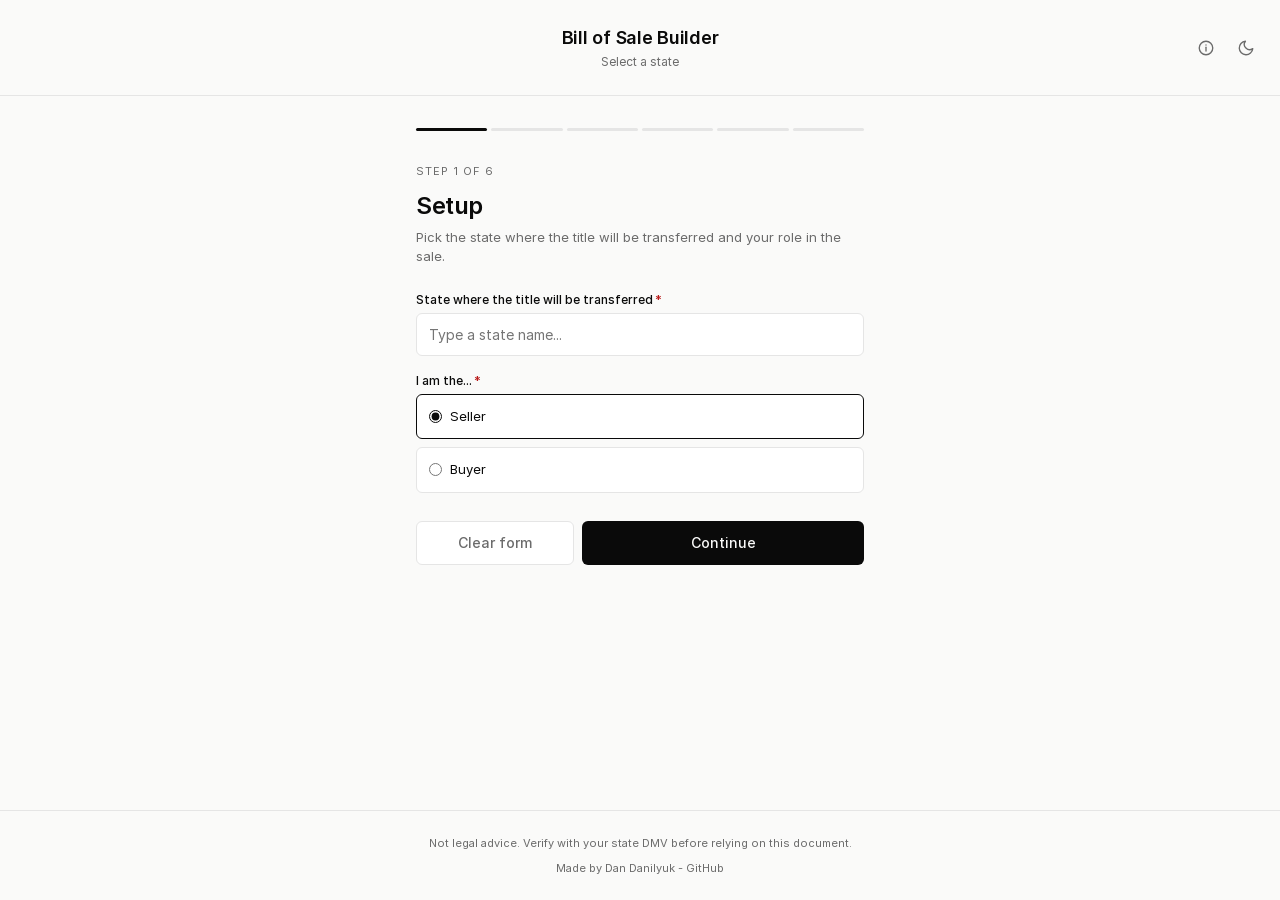
==== commit 8e2c911b: "perf: preload self-hosted Inter weights to kill the font-swap flash Static text (worst on info.html)" ====
--- a/index.html
+++ b/index.html
@@ -42,6 +42,14 @@
     }
   }
   </script>
+
+  <!-- Preload the self-hosted Inter weights so they download in parallel with
+       the CSS instead of after it (fonts are otherwise discovered only once
+       the stylesheet is parsed), shrinking the font-swap flash on cold loads.
+       crossorigin is required for font preloads even same-origin. -->
+  <link rel="preload" href="assets/fonts/Inter-Regular.woff2" as="font" type="font/woff2" crossorigin>
+  <link rel="preload" href="assets/fonts/Inter-Medium.woff2" as="font" type="font/woff2" crossorigin>
+  <link rel="preload" href="assets/fonts/Inter-SemiBold.woff2" as="font" type="font/woff2" crossorigin>
 
   <link rel="stylesheet" href="css/styles.css">
 
@@ -92,7 +100,11 @@
   </header>
 
   <main class="wizard">
-    <div class="progress" aria-label="Wizard progress">
+    <!-- role="progressbar" actually exposes the aria-label ("Step N of 6",
+         set by app.js) to assistive tech; on a bare div it is ignored. The
+         segment spans are presentational under this role. -->
+    <div class="progress" role="progressbar" aria-label="Wizard progress"
+         aria-valuemin="1" aria-valuemax="6" aria-valuenow="1">
       <span class="progress__seg" data-step="1"></span>
       <span class="progress__seg" data-step="2"></span>
       <span class="progress__seg" data-step="3"></span>
--- a/css/styles.css
+++ b/css/styles.css
@@ -24,9 +24,12 @@
   --bg-elevated: #f5f5f4;
   --ink: #0a0a0a;
   --ink-hover: #1a1a1a;
-  --muted: #737373;
+  --muted: #6b6b6b; /* >= 4.5:1 AA even on --bg-elevated (#f5f5f4: ~4.9:1) */
   --subtle: #e5e5e5;
   --error: #b91c1c;
+  --overlay: rgba(10, 10, 10, 0.4);
+  --shadow-pop: 0 8px 24px rgba(0, 0, 0, 0.08);
+  --shadow-modal: 0 20px 50px rgba(0, 0, 0, 0.18);
   --select-chevron: url("data:image/svg+xml,%3Csvg xmlns='http://www.w3.org/2000/svg' viewBox='0 0 12 8' width='12' height='8'%3E%3Cpath fill='none' stroke='%230a0a0a' stroke-width='1.5' d='M1 1.5l5 5 5-5'/%3E%3C/svg%3E");
   --radius-sm: 6px;
   --radius-md: 10px;
@@ -55,6 +58,9 @@
   --muted: #8b949e;         /* ~6.4:1 on bg, comfortable for hints */
   --subtle: #30363d;        /* borders read clearly against surface */
   --error: #f85149;         /* warmer red, visible on cool bg */
+  --overlay: rgba(1, 4, 9, 0.65);                   /* stronger scrim - 40% black is weak on a dark bg */
+  --shadow-pop: 0 8px 24px rgba(0, 0, 0, 0.5);      /* black shadows need more weight on #0d1117 */
+  --shadow-modal: 0 20px 50px rgba(0, 0, 0, 0.65);
   --select-chevron: url("data:image/svg+xml,%3Csvg xmlns='http://www.w3.org/2000/svg' viewBox='0 0 12 8' width='12' height='8'%3E%3Cpath fill='none' stroke='%23e6edf3' stroke-width='1.5' d='M1 1.5l5 5 5-5'/%3E%3C/svg%3E");
 }
 
@@ -107,7 +113,7 @@
   transition: color 0.15s, border-color 0.15s;
 }
 .icon-btn:hover { color: var(--ink); border-color: var(--subtle); }
-.icon-btn:focus-visible { outline: none; border-color: var(--ink); }
+.icon-btn:focus-visible { outline: 2px solid var(--ink); outline-offset: 2px; }
 .icon-btn svg { width: 18px; height: 18px; display: block; }
 
 /* Theme toggle shares .icon-btn; only the sun/moon swap is specific to it. */
@@ -140,8 +146,6 @@
 .field { margin-bottom: var(--space-4); }
 .field__label { display: block; font-size: 12px; font-weight: 500; margin-bottom: var(--space-1); }
 .field__label .req { color: var(--error); margin-left: 2px; }
-.field__row { display: flex; gap: var(--space-2); }
-.field__row > .field { flex: 1; }
 .field__hint { font-size: 11px; color: var(--muted); margin-top: var(--space-1); }
 .field__error { font-size: 12px; color: var(--error); margin-top: var(--space-1); display: none; }
 .field.is-error .field__error { display: block; }
@@ -221,7 +225,7 @@
   overflow-y: auto;
   overscroll-behavior: contain;
   z-index: 10;
-  box-shadow: 0 8px 24px rgba(0, 0, 0, 0.08);
+  box-shadow: var(--shadow-pop);
 }
 .searchselect__list[hidden] { display: none; }
 .searchselect__option {
@@ -247,6 +251,12 @@
   font-size: 11px;
   letter-spacing: 0.04em;
   text-transform: uppercase;
+}
+/* On the --subtle highlight background, --muted falls under 4.5:1 in both
+   themes; promote the abbreviation to full ink while the row is active. */
+.searchselect__option[aria-selected="true"] .abbr,
+.searchselect__option:hover .abbr {
+  color: var(--ink);
 }
 
 .modal {
@@ -261,7 +271,7 @@
 .modal__overlay {
   position: absolute;
   inset: 0;
-  background: rgba(10, 10, 10, 0.4);
+  background: var(--overlay);
   cursor: pointer;
 }
 .modal__dialog {
@@ -272,7 +282,7 @@
   padding: var(--space-6);
   width: 100%;
   max-width: 380px;
-  box-shadow: 0 20px 50px rgba(0, 0, 0, 0.18);
+  box-shadow: var(--shadow-modal);
 }
 .modal__title {
   font-size: 18px;
